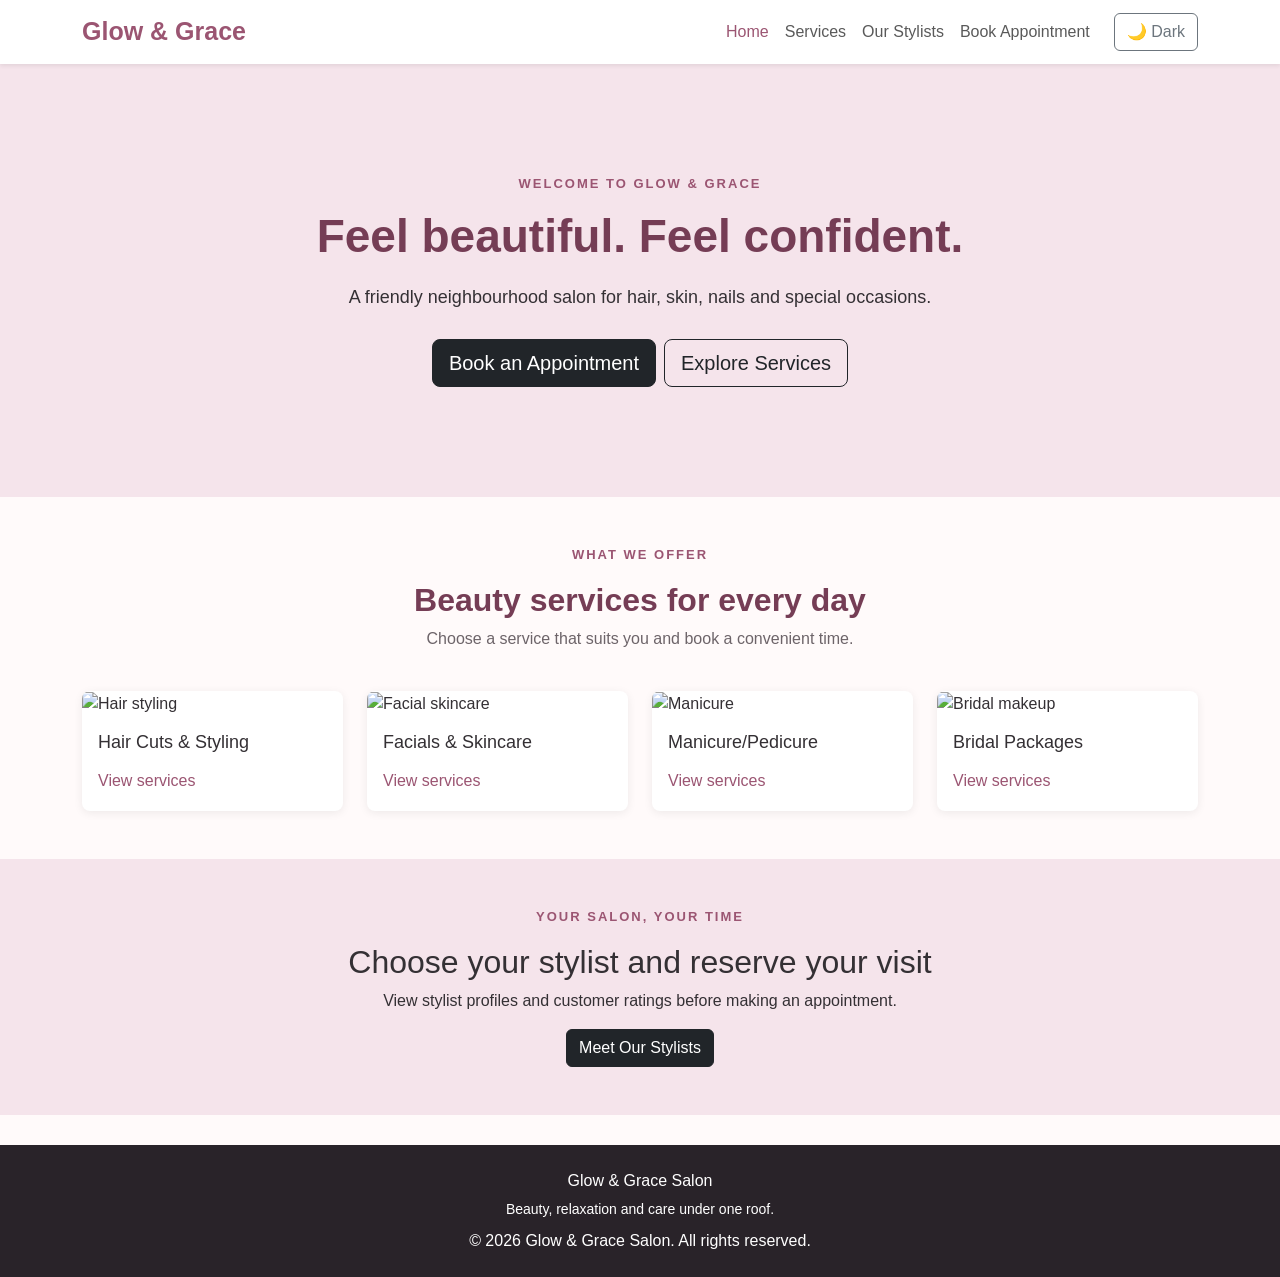
==== index.html @ c6cf28d1 "Initial commit" ====
<!doctype html>
<html lang="en">
  <head>
    <meta charset="UTF-8" />
    <meta name="viewport" content="width=device-width, initial-scale=1.0" />
    <title>Glow & Grace | Home</title>
    <link
      href="https://cdn.jsdelivr.net/npm/bootstrap@5.3.3/dist/css/bootstrap.min.css"
      rel="stylesheet"
    />
    <link rel="stylesheet" href="style.css" />
  </head>
  <body>
    <nav class="navbar navbar-expand-lg bg-body shadow-sm sticky-top">
      <div class="container">
        <a class="navbar-brand fw-bold" href="index.html">Glow & Grace</a>
        <button
          class="navbar-toggler"
          type="button"
          data-bs-toggle="collapse"
          data-bs-target="#mainNav"
          aria-label="Toggle navigation"
        >
          <span class="navbar-toggler-icon"></span>
        </button>
        <div class="collapse navbar-collapse" id="mainNav">
          <ul class="navbar-nav ms-auto">
            <li class="nav-item">
              <a class="nav-link active" href="index.html">Home</a>
            </li>
            <li class="nav-item">
              <a class="nav-link" href="services.html">Services</a>
            </li>
            <li class="nav-item">
              <a class="nav-link" href="stylists.html">Our Stylists</a>
            </li>
            <li class="nav-item">
              <a class="nav-link" href="booking.html">Book Appointment</a>
            </li>
         </ul>
          <button id="themeBtn" class="btn btn-outline-secondary ms-lg-3" type="button">
            🌙 Dark
          </button>
        </div>
        </div>
      </div>
    </nav>
    <header id="home" class="hero-section">
      <div class="container text-center">
        <p class="eyebrow">WELCOME TO GLOW & GRACE</p>
        <h1>Feel beautiful. Feel confident.</h1>
        <p class="hero-text">
          A friendly neighbourhood salon for hair, skin, nails and special
          occasions.
        </p>
        <a href="booking.html" class="btn btn-dark btn-lg me-2"
          >Book an Appointment</a
        ><a href="services.html" class="btn btn-outline-dark btn-lg"
          >Explore Services</a
        >
      </div>
    </header>
    <main>
      <section class="container py-5">
        <div class="text-center section-heading">
          <p class="eyebrow">WHAT WE OFFER</p>
          <h2>Beauty services for every day</h2>
          <p>Choose a service that suits you and book a convenient time.</p>
        </div>
        <div class="row g-4 mt-2">
          <div class="col-md-6 col-lg-3">
            <div class="category-card">
              <img
                src="https://images.unsplash.com/photo-1562322140-8baeececf3df?w=700"
                alt="Hair styling"
              />
              <h3>Hair Cuts & Styling</h3>
              <a href="services.html?category=Hair%20Cuts%20%26%20Styling"
                >View services</a
              >
            </div>
          </div>
          <div class="col-md-6 col-lg-3">
            <div class="category-card">
              <img
                src="https://images.unsplash.com/photo-1570172619644-dfd03ed5d881?w=700"
                alt="Facial skincare"
              />
              <h3>Facials & Skincare</h3>
              <a href="services.html?category=Facials%20%26%20Skincare"
                >View services</a
              >
            </div>
          </div>
          <div class="col-md-6 col-lg-3">
            <div class="category-card">
              <img
                src="https://images.unsplash.com/photo-1604654894610-df63bc536371?w=700"
                alt="Manicure"
              />
              <h3>Manicure/Pedicure</h3>
              <a href="services.html?category=Manicure%2FPedicure"
                >View services</a
              >
            </div>
          </div>
          <div class="col-md-6 col-lg-3">
            <div class="category-card">
              <img
                src="https://images.unsplash.com/photo-1529636798458-92182e662485?w=700"
                alt="Bridal makeup"
              />
              <h3>Bridal Packages</h3>
              <a href="services.html?category=Bridal%20Packages"
                >View services</a
              >
            </div>
          </div>
        </div>
      </section>
      <section class="welcome-band py-5">
        <div class="container text-center">
          <p class="eyebrow">YOUR SALON, YOUR TIME</p>
          <h2>Choose your stylist and reserve your visit</h2>
          <p>
            View stylist profiles and customer ratings before making an
            appointment.
          </p>
          <a href="stylists.html" class="btn btn-dark">Meet Our Stylists</a>
        </div>
      </section>
    </main>
    <footer class="site-footer text-center">
      <div class="container">
        <p class="mb-1">Glow & Grace Salon</p>
        <small>Beauty, relaxation and care under one roof.</small>
        <p class="mb-0 mt-2">© 2026 Glow & Grace Salon. All rights reserved.</p>
      </div>
    </footer>
    <script src="https://cdn.jsdelivr.net/npm/bootstrap@5.3.3/dist/js/bootstrap.bundle.min.js"></script>
    <script src="script.js"></script>
  </body>
</html>
---- style.css ----
body {
  font-family: Arial, sans-serif;
  background-color: #fffafa;
  color: #343034;
}
.navbar-brand {
  color: #9b5572;
  font-size: 25px;
}
.nav-link:hover,
.nav-link.active {
  color: #9b5572 !important;
}
.hero-section {
  background-color: #f5e4eb;
  padding: 110px 20px;
}
.hero-section h1 {
  color: #753d55;
  font-size: 46px;
  font-weight: bold;
}
.hero-text {
  font-size: 18px;
  margin: 20px auto 28px;
}
.eyebrow {
  color: #9b5572;
  font-size: 13px;
  font-weight: bold;
  letter-spacing: 2px;
}
.section-heading h1,
.section-heading h2 {
  color: #753d55;
  font-weight: bold;
}
.section-heading p:last-child {
  color: #6d6469;
}
.category-card {
  height: 100%;
  padding-bottom: 18px;
  background: white;
  border-radius: 8px;
  overflow: hidden;
  box-shadow: 0 2px 10px rgba(0, 0, 0, 0.07);
}
.category-card img {
  width: 100%;
  height: 190px;
  object-fit: cover;
}
.category-card h3 {
  font-size: 18px;
  margin: 16px;
}
.category-card a {
  color: #9b5572;
  margin: 0 16px;
  text-decoration: none;
}
.category-card a:hover {
  text-decoration: underline;
}
.welcome-band {
  background-color: #f5e4eb;
}
.category-filter .btn {
  margin: 4px;
}
.category-filter .btn.active {
  background-color: #212529;
  color: white;
}
.service-card,
.stylist-card {
  height: 100%;
  border: none;
  box-shadow: 0 2px 10px rgba(0, 0, 0, 0.08);
}
.service-card img {
  width: 100%;
  height: 205px;
  object-fit: cover;
}
.stylist-card img {
  width: 100%;
  height: 260px;
  object-fit: cover;
}
.service-card h5,
.stylist-card h5 {
  color: #843e5d;
}
.service-meta {
  font-weight: bold;
}
.product-note {
  font-size: 14px;
  color: #665e63;
}
.booking-form {
  background: white;
  padding: 28px;
  border-radius: 10px;
  box-shadow: 0 2px 12px rgba(0, 0, 0, 0.08);
}
.booking-summary {
  background: #f5e4eb;
  padding: 16px;
  border-radius: 8px;
}
.time-slot {
  margin: 4px;
}
.time-slot.selected {
  background: #9b5572;
  color: white;
  border-color: #9b5572;
}
.time-slot:disabled {
  opacity: 0.5;
}
.receipt {
  white-space: pre-line;
  line-height: 1.8;
}
.site-footer {
  background: #292329;
  color: white;
  padding: 24px 0;
  margin-top: 30px;
}
@media (max-width: 576px) {
  .hero-section {
    padding: 75px 16px;
  }
  .hero-section h1 {
    font-size: 34px;
  }
  .booking-form {
    padding: 18px;
  }
}
[data-bs-theme="dark"] body {
  background-color: #1a1619;
  color: #eeeeee;
}

[data-bs-theme="dark"] .navbar-brand,
[data-bs-theme="dark"] .eyebrow,
[data-bs-theme="dark"] .category-card a,
[data-bs-theme="dark"] .nav-link:hover,
[data-bs-theme="dark"] .nav-link.active {
  color: #d98cab !important;
}

[data-bs-theme="dark"] .hero-section,
[data-bs-theme="dark"] .welcome-band {
  background-color: #2b2127;
}

[data-bs-theme="dark"] .hero-section h1,
[data-bs-theme="dark"] .section-heading h1,
[data-bs-theme="dark"] .section-heading h2,
[data-bs-theme="dark"] .service-card h5,
[data-bs-theme="dark"] .stylist-card h5 {
  color: #e8a9c2;
}

[data-bs-theme="dark"] .section-heading p:last-child,
[data-bs-theme="dark"] .product-note {
  color: #b9aeb4;
}

[data-bs-theme="dark"] .category-card,
[data-bs-theme="dark"] .booking-form {
  background: #262126;
}

[data-bs-theme="dark"] .booking-summary {
  background: #33282e;
}

/* Buttons that were dark must become light/pink */
[data-bs-theme="dark"] .btn-dark {
  --bs-btn-bg: #9b5572;
  --bs-btn-border-color: #9b5572;
  --bs-btn-color: #ffffff;
  --bs-btn-hover-bg: #b4688a;
  --bs-btn-hover-border-color: #b4688a;
  --bs-btn-hover-color: #ffffff;
  --bs-btn-active-bg: #b4688a;
  --bs-btn-active-border-color: #b4688a;
}

[data-bs-theme="dark"] .btn-outline-dark {
  --bs-btn-color: #f8f9fa;
  --bs-btn-border-color: #f8f9fa;
  --bs-btn-hover-color: #000000;
  --bs-btn-hover-bg: #f8f9fa;
  --bs-btn-hover-border-color: #f8f9fa;
  --bs-btn-active-color: #000000;
  --bs-btn-active-bg: #f8f9fa;
  --bs-btn-active-border-color: #f8f9fa;
}

[data-bs-theme="dark"] .category-filter .btn.active {
  background-color: #9b5572;
  border-color: #9b5572;
  color: white;
}
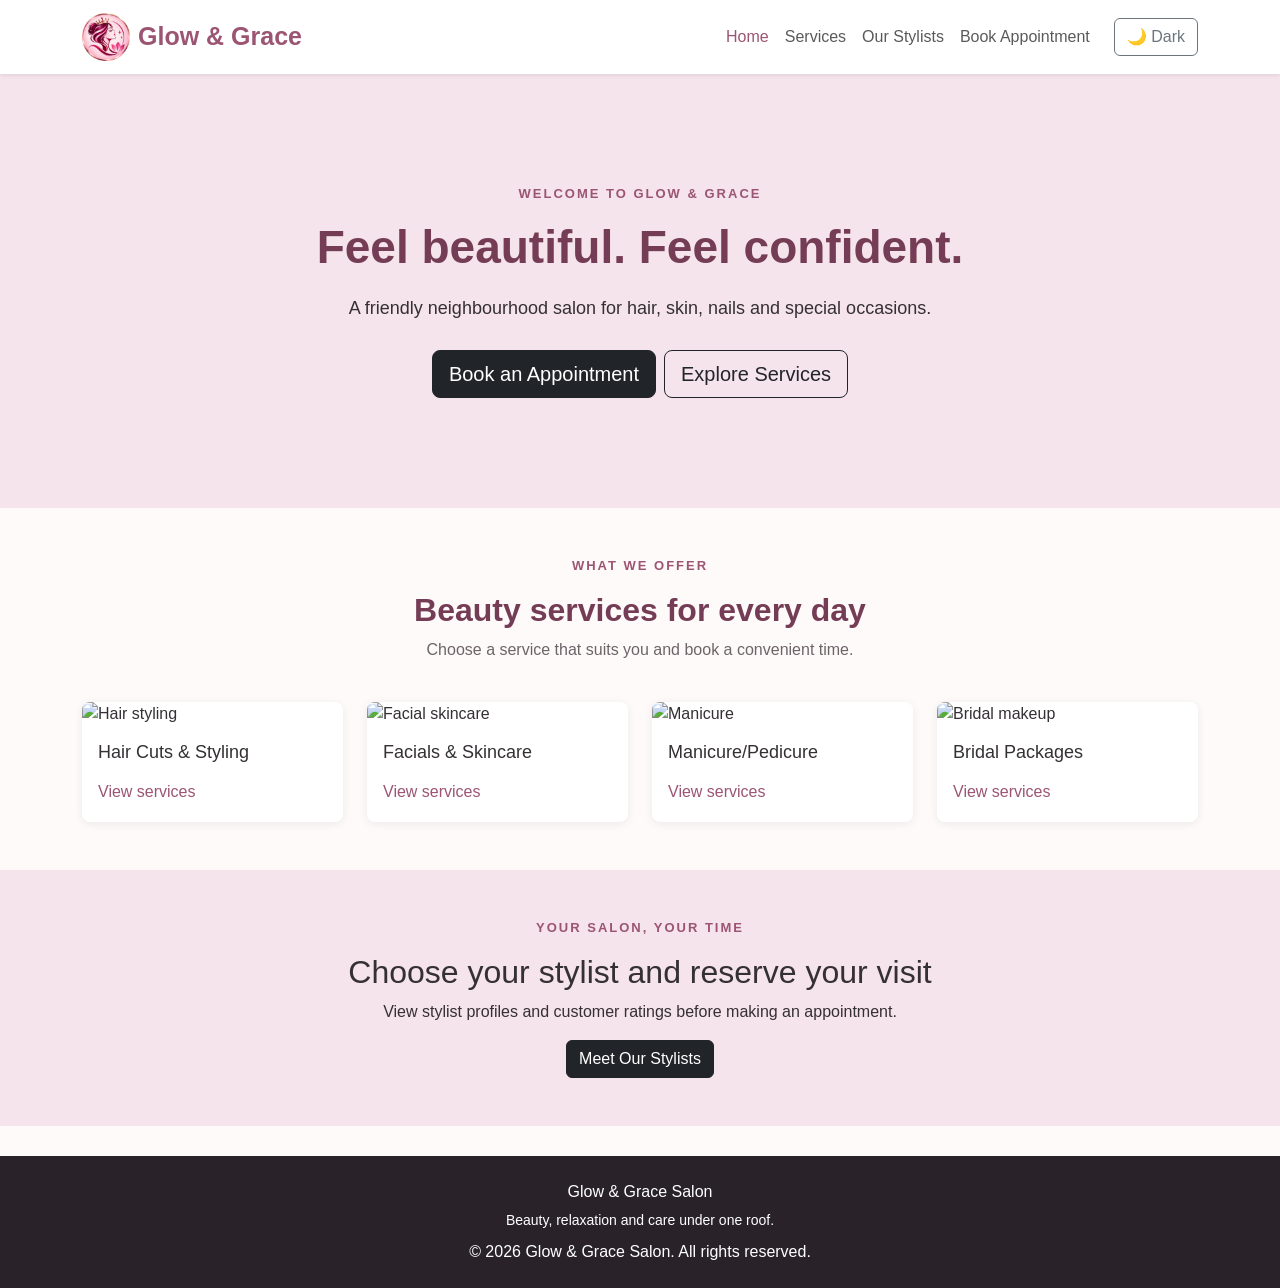
==== commit d0d4aaf8: "updated" ====
--- a/index.html
+++ b/index.html
@@ -9,11 +9,15 @@
       rel="stylesheet"
     />
     <link rel="stylesheet" href="style.css" />
+    <link rel="icon" href="favicon.png" type="image/png" />
   </head>
   <body>
     <nav class="navbar navbar-expand-lg bg-body shadow-sm sticky-top">
       <div class="container">
-        <a class="navbar-brand fw-bold" href="index.html">Glow & Grace</a>
+        <a class="navbar-brand fw-bold d-flex align-items-center" href="index.html">
+  <img src="logo.png" alt="Glow & Grace logo" height="48" class="me-2" />
+  Glow & Grace
+</a>
         <button
           class="navbar-toggler"
           type="button"
